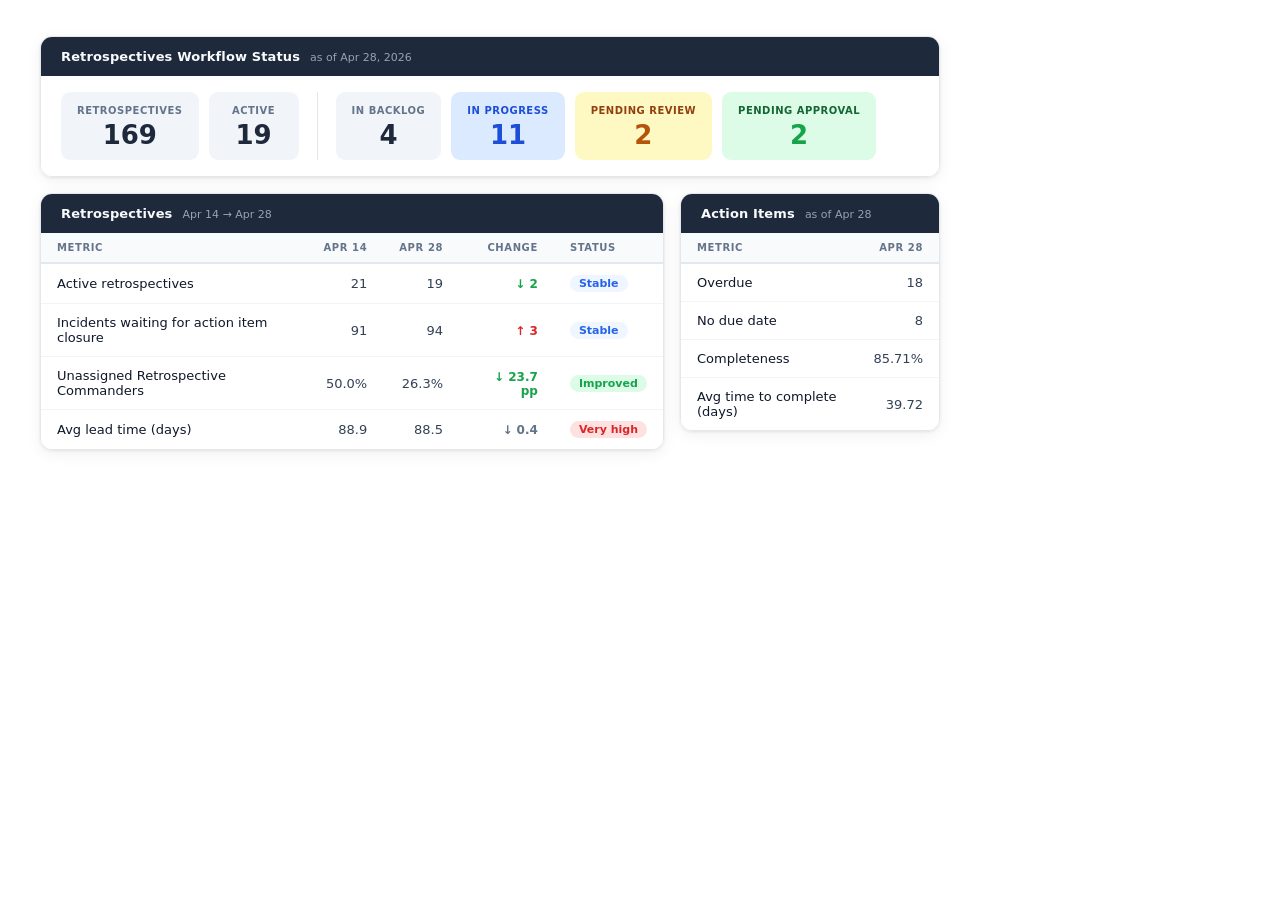
==== initiatives/active/retrospectives/docs/ops-review-table.html @ d11078b8 "Add retrospectives assessment dashboard and ops review table - pre-assessment-dashboard.html: single" ====
<!DOCTYPE html>
<html lang="en">
<head>
<meta charset="UTF-8">
<meta name="viewport" content="width=device-width, initial-scale=1.0">
<title>Ops Review — Retrospectives</title>
<style>
  * { box-sizing: border-box; margin: 0; padding: 0; }
  body {
    font-family: -apple-system, BlinkMacSystemFont, 'Segoe UI', system-ui, sans-serif;
    background: #ffffff;
    padding: 36px 40px;
    display: flex;
    flex-direction: column;
    align-items: center;
    gap: 16px;
    width: fit-content;
  }

  .full-width { width: 900px; }

  /* ── CARD SHELL ── */
  .card {
    border-radius: 12px;
    overflow: hidden;
    box-shadow: 0 1px 3px rgba(0,0,0,.08), 0 4px 16px rgba(0,0,0,.06);
    border: 1px solid #e5e7eb;
  }

  .card-header {
    background: #1e293b;
    padding: 12px 20px;
    display: flex;
    align-items: baseline;
    gap: 10px;
  }
  .card-title { font-size: 13px; font-weight: 600; color: #f8fafc; letter-spacing: .01em; }
  .card-sub   { font-size: 11px; color: #94a3b8; }

  /* ── STAT CARDS ── */
  .stat-row {
    background: #fff;
    padding: 16px 20px;
    display: flex;
    align-items: stretch;
  }
  .stat-group { display: flex; gap: 10px; align-items: stretch; }
  .stat-divider {
    width: 1px;
    background: #e2e8f0;
    margin: 0 18px;
    flex-shrink: 0;
  }
  .stat {
    border-radius: 9px;
    padding: 12px 16px;
    min-width: 90px;
    display: flex;
    flex-direction: column;
    align-items: center;
    gap: 5px;
  }
  .stat-label {
    font-size: 10px;
    font-weight: 600;
    text-transform: uppercase;
    letter-spacing: .05em;
    text-align: center;
    line-height: 1.3;
  }
  .stat-value {
    font-size: 26px;
    font-weight: 700;
    line-height: 1;
    font-variant-numeric: tabular-nums;
  }
  .stat-gray  { background: #f1f5f9; }
  .stat-gray  .stat-label { color: #64748b; }
  .stat-gray  .stat-value { color: #1e293b; }
  .stat-blue  { background: #dbeafe; }
  .stat-blue  .stat-label { color: #1d4ed8; }
  .stat-blue  .stat-value { color: #1d4ed8; }
  .stat-amber { background: #fef9c3; }
  .stat-amber .stat-label { color: #92400e; }
  .stat-amber .stat-value { color: #b45309; }
  .stat-green { background: #dcfce7; }
  .stat-green .stat-label { color: #166534; }
  .stat-green .stat-value { color: #16a34a; }

  /* ── BOTTOM ROW: two tables side by side ── */
  .table-row {
    width: 900px;
    display: flex;
    gap: 16px;
    align-items: flex-start;
  }
  .card-retro  { flex: 1 1 0; }
  .card-action { flex: 0 0 260px; }

  /* ── TABLES ── */
  table { width: 100%; border-collapse: collapse; background: #fff; }
  thead tr { background: #f8fafc; border-bottom: 2px solid #e2e8f0; }
  th {
    padding: 9px 16px;
    font-size: 10px;
    font-weight: 600;
    text-transform: uppercase;
    letter-spacing: .06em;
    color: #64748b;
    text-align: left;
    white-space: nowrap;
  }
  th.num { text-align: right; }
  tbody tr { border-bottom: 1px solid #f1f5f9; }
  tbody tr:last-child { border-bottom: none; }
  tbody tr:hover { background: #f8fafc; }
  td {
    padding: 11px 16px;
    font-size: 13px;
    color: #1e293b;
    vertical-align: middle;
  }
  td.num    { text-align: right; font-variant-numeric: tabular-nums; }
  td.metric { font-weight: 500; color: #0f172a; }
  td.val    { color: #334155; font-variant-numeric: tabular-nums; }

  .change {
    display: inline-flex;
    align-items: center;
    gap: 2px;
    font-weight: 600;
    font-size: 12px;
    font-variant-numeric: tabular-nums;
  }
  .change.good    { color: #16a34a; }
  .change.bad     { color: #dc2626; }
  .change.neutral { color: #64748b; }

  .status {
    display: inline-block;
    padding: 2px 9px;
    border-radius: 20px;
    font-size: 11px;
    font-weight: 600;
    white-space: nowrap;
  }
  .status.stable   { background: #eff6ff; color: #2563eb; }
  .status.improved { background: #dcfce7; color: #16a34a; }
  .status.veryhigh { background: #fee2e2; color: #dc2626; }
</style>
</head>
<body>

  <!-- ── WORKFLOW STATUS ── -->
  <div class="card full-width">
    <div class="card-header">
      <span class="card-title">Retrospectives Workflow Status</span>
      <span class="card-sub">as of Apr 28, 2026</span>
    </div>
    <div class="stat-row">
      <div class="stat-group">
        <div class="stat stat-gray">
          <div class="stat-label">Retrospectives</div>
          <div class="stat-value">169</div>
        </div>
        <div class="stat stat-gray">
          <div class="stat-label">Active</div>
          <div class="stat-value">19</div>
        </div>
      </div>
      <div class="stat-divider"></div>
      <div class="stat-group">
        <div class="stat stat-gray">
          <div class="stat-label">In Backlog</div>
          <div class="stat-value">4</div>
        </div>
        <div class="stat stat-blue">
          <div class="stat-label">In Progress</div>
          <div class="stat-value">11</div>
        </div>
        <div class="stat stat-amber">
          <div class="stat-label">Pending Review</div>
          <div class="stat-value">2</div>
        </div>
        <div class="stat stat-green">
          <div class="stat-label">Pending Approval</div>
          <div class="stat-value">2</div>
        </div>
      </div>
    </div>
  </div>

  <!-- ── TABLES SIDE BY SIDE ── -->
  <div class="table-row">

    <!-- Retrospectives -->
    <div class="card card-retro">
      <div class="card-header">
        <span class="card-title">Retrospectives</span>
        <span class="card-sub">Apr 14 → Apr 28</span>
      </div>
      <table>
        <thead>
          <tr>
            <th>Metric</th>
            <th class="num">Apr 14</th>
            <th class="num">Apr 28</th>
            <th class="num">Change</th>
            <th>Status</th>
          </tr>
        </thead>
        <tbody>
          <tr>
            <td class="metric">Active retrospectives</td>
            <td class="val num">21</td>
            <td class="val num">19</td>
            <td class="num"><span class="change good">↓ 2</span></td>
            <td><span class="status stable">Stable</span></td>
          </tr>
          <tr>
            <td class="metric">Incidents waiting for action item closure</td>
            <td class="val num">91</td>
            <td class="val num">94</td>
            <td class="num"><span class="change bad">↑ 3</span></td>
            <td><span class="status stable">Stable</span></td>
          </tr>
          <tr>
            <td class="metric">Unassigned Retrospective Commanders</td>
            <td class="val num">50.0%</td>
            <td class="val num">26.3%</td>
            <td class="num"><span class="change good">↓ 23.7 pp</span></td>
            <td><span class="status improved">Improved</span></td>
          </tr>
          <tr>
            <td class="metric">Avg lead time (days)</td>
            <td class="val num">88.9</td>
            <td class="val num">88.5</td>
            <td class="num"><span class="change neutral">↓ 0.4</span></td>
            <td><span class="status veryhigh">Very high</span></td>
          </tr>
        </tbody>
      </table>
    </div>

    <!-- Action Items -->
    <div class="card card-action">
      <div class="card-header">
        <span class="card-title">Action Items</span>
        <span class="card-sub">as of Apr 28</span>
      </div>
      <table>
        <thead>
          <tr>
            <th>Metric</th>
            <th class="num">Apr 28</th>
          </tr>
        </thead>
        <tbody>
          <tr>
            <td class="metric">Overdue</td>
            <td class="val num">18</td>
          </tr>
          <tr>
            <td class="metric">No due date</td>
            <td class="val num">8</td>
          </tr>
          <tr>
            <td class="metric">Completeness</td>
            <td class="val num">85.71%</td>
          </tr>
          <tr>
            <td class="metric">Avg time to complete (days)</td>
            <td class="val num">39.72</td>
          </tr>
        </tbody>
      </table>
    </div>

  </div>

</body>
</html>
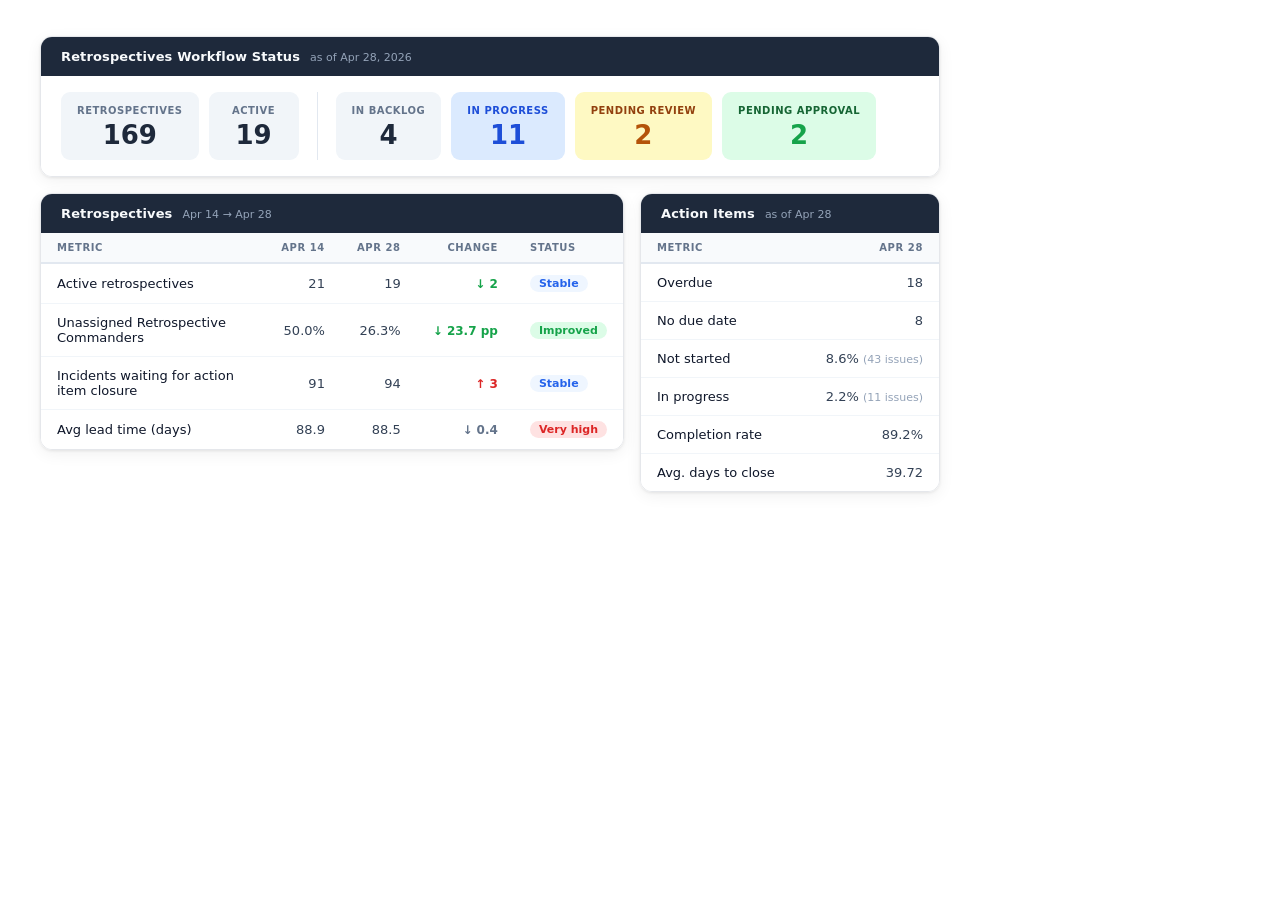
==== commit f1e34c76: "Migrate calendar skill to Google Calendar MCP and update ops review table Replace Playwright browser" ====
--- a/initiatives/active/retrospectives/docs/ops-review-table.html
+++ b/initiatives/active/retrospectives/docs/ops-review-table.html
@@ -95,7 +95,7 @@
     align-items: flex-start;
   }
   .card-retro  { flex: 1 1 0; }
-  .card-action { flex: 0 0 260px; }
+  .card-action { flex: 0 0 300px; }
 
   /* ── TABLES ── */
   table { width: 100%; border-collapse: collapse; background: #fff; }
@@ -131,6 +131,7 @@
     font-weight: 600;
     font-size: 12px;
     font-variant-numeric: tabular-nums;
+    white-space: nowrap;
   }
   .change.good    { color: #16a34a; }
   .change.bad     { color: #dc2626; }
@@ -218,6 +219,13 @@
             <td><span class="status stable">Stable</span></td>
           </tr>
           <tr>
+            <td class="metric">Unassigned Retrospective Commanders</td>
+            <td class="val num">50.0%</td>
+            <td class="val num">26.3%</td>
+            <td class="num"><span class="change good">↓ 23.7 pp</span></td>
+            <td><span class="status improved">Improved</span></td>
+          </tr>
+          <tr>
             <td class="metric">Incidents waiting for action item closure</td>
             <td class="val num">91</td>
             <td class="val num">94</td>
@@ -225,13 +233,6 @@
             <td><span class="status stable">Stable</span></td>
           </tr>
           <tr>
-            <td class="metric">Unassigned Retrospective Commanders</td>
-            <td class="val num">50.0%</td>
-            <td class="val num">26.3%</td>
-            <td class="num"><span class="change good">↓ 23.7 pp</span></td>
-            <td><span class="status improved">Improved</span></td>
-          </tr>
-          <tr>
             <td class="metric">Avg lead time (days)</td>
             <td class="val num">88.9</td>
             <td class="val num">88.5</td>
@@ -265,11 +266,19 @@
             <td class="val num">8</td>
           </tr>
           <tr>
-            <td class="metric">Completeness</td>
-            <td class="val num">85.71%</td>
-          </tr>
-          <tr>
-            <td class="metric">Avg time to complete (days)</td>
+            <td class="metric">Not started</td>
+            <td class="val num">8.6% <span style="color:#94a3b8;font-size:11px">(43 issues)</span></td>
+          </tr>
+          <tr>
+            <td class="metric">In progress</td>
+            <td class="val num">2.2% <span style="color:#94a3b8;font-size:11px">(11 issues)</span></td>
+          </tr>
+          <tr>
+            <td class="metric">Completion rate</td>
+            <td class="val num">89.2%</td>
+          </tr>
+          <tr>
+            <td class="metric">Avg. days to close</td>
             <td class="val num">39.72</td>
           </tr>
         </tbody>
